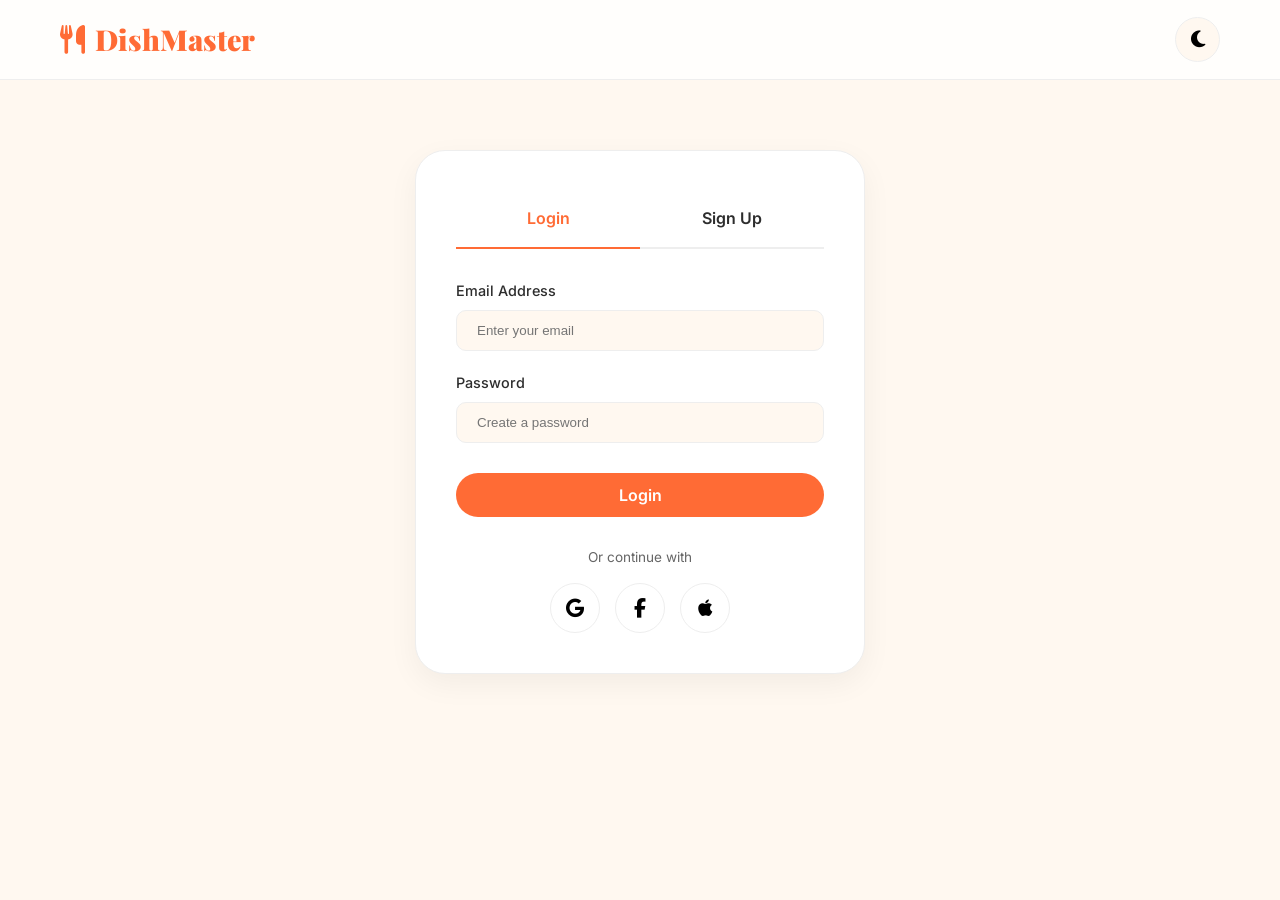
==== login.html @ 1f7936d7 "Update recipe database with comprehensive categories" ====
<!DOCTYPE html>
<html lang="en">
<head>
    <meta charset="UTF-8">
    <meta name="viewport" content="width=device-width, initial-scale=1.0">
    <title>Login / Signup | DishMaster</title>
    <link rel="stylesheet" href="css/style.css">
    <link rel="stylesheet" href="https://cdnjs.cloudflare.com/ajax/libs/font-awesome/6.4.0/css/all.min.css">
    <style>
        .auth-container {
            max-width: 450px;
            margin: 150px auto 80px;
            background: var(--bg-white);
            padding: 40px;
            border-radius: 30px;
            box-shadow: var(--card-shadow);
            border: 1px solid var(--border-color);
        }
        .auth-tabs {
            display: flex;
            margin-bottom: 30px;
            border-bottom: 2px solid var(--border-color);
        }
        .auth-tab {
            flex: 1;
            padding: 15px;
            text-align: center;
            font-weight: 600;
            cursor: pointer;
            transition: var(--transition-smooth);
        }
        .auth-tab.active {
            color: var(--primary);
            border-bottom: 2px solid var(--primary);
            margin-bottom: -2px;
        }
        .form-group {
            margin-bottom: 20px;
        }
        .form-group label {
            display: block;
            margin-bottom: 8px;
            font-weight: 500;
            font-size: 0.9rem;
        }
        .form-group input {
            width: 100%;
            padding: 12px 20px;
            border-radius: 10px;
            border: 1px solid var(--border-color);
            background: var(--bg-cream);
            outline: none;
            transition: var(--transition-smooth);
        }
        .form-group input:focus {
            border-color: var(--primary);
            background: white;
        }
        .social-login {
            margin-top: 30px;
            text-align: center;
        }
        .social-btns {
            display: flex;
            gap: 15px;
            justify-content: center;
            margin-top: 15px;
        }
        .social-btn {
            width: 50px;
            height: 50px;
            border-radius: 50%;
            display: flex;
            align-items: center;
            justify-content: center;
            border: 1px solid var(--border-color);
            font-size: 1.2rem;
            transition: var(--transition-smooth);
        }
        .social-btn:hover {
            background: var(--primary);
            color: white;
            border-color: var(--primary);
        }
    </style>
</head>
<body>
    <nav>
        <div class="container">
            <a href="index.html" class="logo">
                <i class="fas fa-utensils"></i> DishMaster
            </a>
            <div class="nav-actions">
                <button class="theme-toggle"><i class="fas fa-moon"></i></button>
            </div>
        </div>
    </nav>

    <main>
        <div class="auth-container">
            <div class="auth-tabs">
                <div class="auth-tab active" onclick="switchTab('login')">Login</div>
                <div class="auth-tab" onclick="switchTab('signup')">Sign Up</div>
            </div>

            <form id="authForm" onsubmit="handleAuth(event)">
                <div class="form-group" id="nameGroup" style="display: none;">
                    <label>Full Name</label>
                    <input type="text" id="fullName" placeholder="Enter your name">
                </div>
                <div class="form-group">
                    <label>Email Address</label>
                    <input type="email" id="email" placeholder="Enter your email" required>
                </div>
                <div class="form-group">
                    <label>Password</label>
                    <input type="password" id="password" placeholder="Create a password" required>
                </div>
                
                <button type="submit" class="btn btn-primary" style="width: 100%; margin-top: 10px;">
                    <span id="submitText">Login</span>
                </button>
            </form>

            <div class="social-login">
                <p style="font-size: 0.85rem; color: var(--text-muted);">Or continue with</p>
                <div class="social-btns">
                    <button class="social-btn"><i class="fab fa-google"></i></button>
                    <button class="social-btn"><i class="fab fa-facebook-f"></i></button>
                    <button class="social-btn"><i class="fab fa-apple"></i></button>
                </div>
            </div>
        </div>
    </main>

    <script>
        let currentMode = 'login';

        function switchTab(mode) {
            currentMode = mode;
            document.querySelectorAll('.auth-tab').forEach(t => t.classList.remove('active'));
            event.target.classList.add('active');
            
            const nameGroup = document.getElementById('nameGroup');
            const submitText = document.getElementById('submitText');
            
            if (mode === 'signup') {
                nameGroup.style.display = 'block';
                submitText.textContent = 'Create Account';
            } else {
                nameGroup.style.display = 'none';
                submitText.textContent = 'Login';
            }
        }

        function handleAuth(e) {
            e.preventDefault();
            const email = document.getElementById('email').value;
            const name = document.getElementById('fullName').value || 'User';
            
            // Mock authentication
            localStorage.setItem('dm-user', JSON.stringify({ email, name, loggedIn: true }));
            alert(currentMode === 'login' ? 'Welcome back!' : 'Account created successfully!');
            window.location.href = 'profile.html';
        }
    </script>
</body>
</html>
---- css/style.css ----
/* 
    DishMaster - Core Design System 
    Modern, warm, food-themed aesthetics
*/

@import url('https://fonts.googleapis.com/css2?family=Inter:wght@300;400;500;600;700&family=Playfair+Display:wght@700;800;900&display=swap');

:root {
    /* Color Palette */
    --primary: #FF6B35;
    --primary-light: #FF8C42;
    --accent: #E63946;
    --bg-cream: #FFF8F0;
    --bg-white: #FFFFFF;
    --text-dark: #2D2D2D;
    --text-muted: #666666;
    --border-color: #EEEEEE;
    --card-shadow: 0 10px 30px rgba(0, 0, 0, 0.05);
    --card-shadow-hover: 0 20px 40px rgba(255, 107, 53, 0.15);
    
    /* Dark Mode Colors */
    --dark-bg: #121212;
    --dark-card: #1E1E1E;
    --dark-text: #F0F0F0;
    --dark-border: #333333;

    /* Transitions */
    --transition-smooth: all 0.3s cubic-bezier(0.4, 0, 0.2, 1);
    
    /* Layout */
    --nav-height: 80px;
    --container-width: 1200px;
}

[data-theme="dark"] {
    --bg-cream: var(--dark-bg);
    --bg-white: var(--dark-card);
    --text-dark: var(--dark-text);
    --text-muted: #AAAAAA;
    --border-color: var(--dark-border);
    --card-shadow: 0 10px 30px rgba(0, 0, 0, 0.2);
}

/* Reset & Base Styles */
* {
    margin: 0;
    padding: 0;
    box-sizing: border-box;
}

body {
    font-family: 'Inter', sans-serif;
    background-color: var(--bg-cream);
    color: var(--text-dark);
    line-height: 1.6;
    transition: var(--transition-smooth);
    overflow-x: hidden;
}

h1, h2, h3, h4, h5, h6 {
    font-family: 'Playfair Display', serif;
    font-weight: 800;
}

a {
    text-decoration: none;
    color: inherit;
    transition: var(--transition-smooth);
}

ul {
    list-style: none;
}

img {
    max-width: 100%;
    display: block;
}

button {
    cursor: pointer;
    border: none;
    outline: none;
    background: none;
    font-family: inherit;
}

/* Reusable Components */
.container {
    max-width: var(--container-width);
    margin: 0 auto;
    padding: 0 20px;
}

.btn {
    padding: 12px 24px;
    border-radius: 50px;
    font-weight: 600;
    font-size: 1rem;
    transition: var(--transition-smooth);
    display: inline-flex;
    align-items: center;
    justify-content: center;
    gap: 8px;
}

.btn-primary {
    background-color: var(--primary);
    color: white;
}

.btn-primary:hover {
    background-color: var(--primary-light);
    transform: translateY(-2px);
    box-shadow: 0 5px 15px rgba(255, 107, 53, 0.3);
}

.btn-outline {
    border: 2px solid var(--primary);
    color: var(--primary);
}

.btn-outline:hover {
    background-color: var(--primary);
    color: white;
}

/* Navigation */
nav {
    height: var(--nav-height);
    background-color: rgba(255, 255, 255, 0.8);
    backdrop-filter: blur(10px);
    position: fixed;
    top: 0;
    left: 0;
    right: 0;
    z-index: 1000;
    display: flex;
    align-items: center;
    border-bottom: 1px solid var(--border-color);
    transition: var(--transition-smooth);
}

[data-theme="dark"] nav {
    background-color: rgba(18, 18, 18, 0.8);
}

nav .container {
    display: flex;
    justify-content: space-between;
    align-items: center;
    width: 100%;
}

.logo {
    font-size: 1.8rem;
    font-family: 'Playfair Display', serif;
    font-weight: 900;
    color: var(--primary);
    display: flex;
    align-items: center;
    gap: 10px;
}

.nav-links {
    display: flex;
    gap: 30px;
}

.nav-links a {
    font-weight: 500;
    color: var(--text-dark);
}

.nav-links a:hover, .nav-links a.active {
    color: var(--primary);
}

.nav-actions {
    display: flex;
    align-items: center;
    gap: 20px;
}

/* Dark Mode Toggle */
.theme-toggle {
    width: 45px;
    height: 45px;
    border-radius: 50%;
    background: var(--bg-cream);
    display: flex;
    align-items: center;
    justify-content: center;
    font-size: 1.2rem;
    border: 1px solid var(--border-color);
}

/* Hero Section */
.hero {
    padding-top: calc(var(--nav-height) + 60px);
    padding-bottom: 80px;
    position: relative;
    overflow: hidden;
    background: linear-gradient(135deg, #FFF8F0 0%, #FFFFFF 100%);
}

[data-theme="dark"] .hero {
    background: linear-gradient(135deg, #121212 0%, #1a1a1a 100%);
}

.hero-content {
    display: flex;
    align-items: center;
    gap: 50px;
}

.hero-text {
    flex: 1;
}

.hero-text h1 {
    font-size: 4rem;
    line-height: 1.1;
    margin-bottom: 24px;
    color: var(--text-dark);
}

.hero-text h1 span {
    color: var(--primary);
}

.hero-text p {
    font-size: 1.2rem;
    color: var(--text-muted);
    margin-bottom: 40px;
    max-width: 500px;
}

.search-container {
    background: var(--bg-white);
    padding: 8px;
    border-radius: 50px;
    display: flex;
    align-items: center;
    box-shadow: 0 15px 40px rgba(0, 0, 0, 0.08);
    max-width: 600px;
}

.search-container input {
    flex: 1;
    border: none;
    padding: 15px 25px;
    font-size: 1rem;
    background: transparent;
    color: var(--text-dark);
    outline: none;
}

.hero-image {
    flex: 1;
    position: relative;
}

.hero-image img {
    width: 100%;
    border-radius: 30px;
    box-shadow: var(--card-shadow);
}

/* Category Section */
.section-title {
    text-align: center;
    margin-bottom: 50px;
}

.section-title h2 {
    font-size: 2.5rem;
    margin-bottom: 10px;
}

.section-title p {
    color: var(--text-muted);
}

.categories-grid {
    display: grid;
    grid-template-columns: repeat(auto-fit, minmax(120px, 1fr));
    gap: 20px;
    margin-bottom: 80px;
}

.category-card {
    background: var(--bg-white);
    padding: 25px 15px;
    border-radius: 20px;
    text-align: center;
    box-shadow: var(--card-shadow);
    transition: var(--transition-smooth);
    border: 1px solid var(--border-color);
}

.category-card:hover {
    transform: translateY(-10px);
    border-color: var(--primary);
    box-shadow: var(--card-shadow-hover);
}

.category-icon {
    font-size: 2.5rem;
    margin-bottom: 15px;
}

.category-name {
    font-weight: 600;
    font-size: 0.9rem;
}

/* Recipe Card Grid */
.recipes-grid {
    display: grid;
    grid-template-columns: repeat(auto-fill, minmax(280px, 1fr));
    gap: 30px;
}

.recipe-card {
    background: var(--bg-white);
    border-radius: 20px;
    overflow: hidden;
    box-shadow: var(--card-shadow);
    transition: var(--transition-smooth);
    border: 1px solid var(--border-color);
    position: relative;
}

.recipe-card:hover {
    transform: translateY(-10px);
    box-shadow: var(--card-shadow-hover);
}

.recipe-img {
    height: 200px;
    overflow: hidden;
}

.recipe-img img {
    width: 100%;
    height: 100%;
    object-fit: cover;
    transition: var(--transition-smooth);
}

.recipe-card:hover .recipe-img img {
    transform: scale(1.1);
}

.recipe-info {
    padding: 20px;
}

.recipe-meta {
    display: flex;
    justify-content: space-between;
    font-size: 0.8rem;
    color: var(--text-muted);
    margin-bottom: 10px;
}

.recipe-name {
    font-size: 1.3rem;
    margin-bottom: 10px;
    display: -webkit-box;
    -webkit-line-clamp: 2;
    -webkit-box-orient: vertical;
    overflow: hidden;
}

.recipe-desc {
    font-size: 0.9rem;
    color: var(--text-muted);
    margin-bottom: 20px;
    display: -webkit-box;
    -webkit-line-clamp: 2;
    -webkit-box-orient: vertical;
    overflow: hidden;
}

.recipe-footer {
    display: flex;
    justify-content: space-between;
    align-items: center;
}

.recipe-price {
    font-weight: 700;
    color: var(--primary);
}

.rating {
    display: flex;
    align-items: center;
    gap: 5px;
    color: #FFB800;
    font-weight: 600;
    font-size: 0.9rem;
}

/* Video Grid */
.video-grid {
    display: grid;
    grid-template-columns: repeat(auto-fill, minmax(350px, 1fr));
    gap: 30px;
}

.video-card {
    position: relative;
    border-radius: 20px;
    overflow: hidden;
    box-shadow: var(--card-shadow);
}

.video-thumb {
    aspect-ratio: 16/9;
    position: relative;
}

.video-thumb img {
    width: 100%;
    height: 100%;
    object-fit: cover;
}

.play-overlay {
    position: absolute;
    top: 0;
    left: 0;
    right: 0;
    bottom: 0;
    background: rgba(0,0,0,0.3);
    display: flex;
    align-items: center;
    justify-content: center;
    opacity: 0;
    transition: var(--transition-smooth);
}

.video-card:hover .play-overlay {
    opacity: 1;
}

.play-btn {
    width: 60px;
    height: 60px;
    background: white;
    border-radius: 50%;
    display: flex;
    align-items: center;
    justify-content: center;
    font-size: 1.5rem;
    color: var(--primary);
}

.video-info {
    padding: 15px;
    background: var(--bg-white);
}

/* Footer */
footer {
    background-color: var(--text-dark);
    color: white;
    padding: 80px 0 40px;
    margin-top: 100px;
}

.footer-content {
    display: grid;
    grid-template-columns: repeat(auto-fit, minmax(200px, 1fr));
    gap: 50px;
    margin-bottom: 50px;
}

.footer-logo {
    font-size: 2rem;
    font-family: 'Playfair Display', serif;
    margin-bottom: 20px;
    color: var(--primary);
}

.footer-links h4 {
    margin-bottom: 25px;
    font-size: 1.2rem;
}

.footer-links ul li {
    margin-bottom: 12px;
}

.footer-links ul li a {
    color: #ccc;
}

.footer-links ul li a:hover {
    color: var(--primary);
    padding-left: 5px;
}

.social-links {
    display: flex;
    gap: 15px;
    margin-top: 20px;
}

.social-icon {
    width: 40px;
    height: 40px;
    background: rgba(255,255,255,0.1);
    border-radius: 50%;
    display: flex;
    align-items: center;
    justify-content: center;
    transition: var(--transition-smooth);
}

.social-icon:hover {
    background: var(--primary);
    transform: translateY(-5px);
}

.footer-bottom {
    text-align: center;
    padding-top: 40px;
    border-top: 1px solid rgba(255,255,255,0.1);
    color: #888;
    font-size: 0.9rem;
}

/* Responsive */
@media (max-width: 992px) {
    .hero-text h1 {
        font-size: 3rem;
    }
    .hero-content {
        flex-direction: column;
        text-align: center;
    }
    .hero-text p {
        margin: 0 auto 40px;
    }
    .search-container {
        margin: 0 auto;
    }
}

@media (max-width: 768px) {
    .nav-links {
        display: none; /* Mobile menu would go here */
    }
    .hero-text h1 {
        font-size: 2.5rem;
    }
}

/* Filters Sidebar Decoration */
.filters-sidebar {
    background: var(--bg-white);
    padding: 30px;
    border-radius: 24px;
    box-shadow: var(--card-shadow);
    border: 1px solid var(--border-color);
    height: fit-content;
    position: sticky;
    top: 100px;
}

.filter-group {
    margin-bottom: 35px;
}

.filter-header {
    font-size: 1.2rem;
    margin-bottom: 20px;
    display: flex;
    align-items: center;
    gap: 12px;
    color: var(--text-dark);
    position: relative;
    padding-bottom: 10px;
}

.filter-header::after {
    content: "";
    position: absolute;
    bottom: 0;
    left: 0;
    width: 40px;
    height: 3px;
    background: var(--primary);
    border-radius: 50px;
}

.filter-header i {
    color: var(--primary);
    font-size: 1rem;
}

.filter-search-box {
 position: relative;
 width: 100%;
}

.filter-search-box input {
 width: 100%;
 padding: 12px 15px 12px 40px;
 border-radius: 12px;
 border: 1.5px solid var(--border-color);
 background: var(--bg-cream);
 font-family: inherit;
 font-size: 0.95rem;
 transition: var(--transition-smooth);
 outline: none;
}

.filter-search-box input:focus {
 border-color: var(--primary);
 background: var(--bg-white);
 box-shadow: 0 0 0 4px rgba(255, 107, 53, 0.1);
}

.filter-search-box .search-icon {
 position: absolute;
 left: 15px;
 top: 50%;
 transform: translateY(-50%);
 color: var(--text-muted);
 font-size: 0.9rem;
 pointer-events: none;
}

.filter-list li {
 margin-bottom: 12px;
}

/* Custom Checkbox */
.custom-checkbox {
 display: flex;
 align-items: center;
 cursor: pointer;
 font-size: 0.95rem;
 color: var(--text-muted);
 transition: var(--transition-smooth);
 user-select: none;
 gap: 12px;
}

.custom-checkbox:hover {
 color: var(--primary);
}

.custom-checkbox input {
 display: none;
}

.checkmark {
 width: 20px;
 height: 20px;
 border: 2px solid var(--border-color);
 border-radius: 6px;
 position: relative;
 transition: var(--transition-smooth);
 background: var(--bg-cream);
}

.custom-checkbox input:checked ~ .checkmark {
 background-color: var(--primary);
 border-color: var(--primary);
}

.checkmark::after {
    content: "";
    position: absolute;
    display: none;
    left: 6px;
    top: 2px;
    width: 5px;
    height: 10px;
    border: solid white;
    border-width: 0 2px 2px 0;
    transform: rotate(45deg);
}

.custom-checkbox input:checked ~ .checkmark::after {
    display: block;
}

/* Custom Radio */
.custom-radio {
 display: flex;
 align-items: center;
 cursor: pointer;
 font-size: 0.95rem;
 color: var(--text-muted);
 transition: var(--transition-smooth);
 user-select: none;
 gap: 12px;
}

.custom-radio:hover {
 color: var(--primary);
}

.custom-radio input {
 display: none;
}

.radio-dot {
 width: 20px;
 height: 20px;
 border: 2px solid var(--border-color);
 border-radius: 50%;
 position: relative;
 transition: var(--transition-smooth);
 background: var(--bg-cream);
}

.custom-radio input:checked ~ .radio-dot {
 border-color: var(--primary);
}

.radio-dot::after {
    content: "";
    position: absolute;
    display: none;
    top: 50%;
    left: 50%;
    transform: translate(-50%, -50%);
    width: 8px;
    height: 8px;
    border-radius: 50%;
    background: var(--primary);
}

.custom-radio input:checked ~ .radio-dot::after {
    display: block;
}
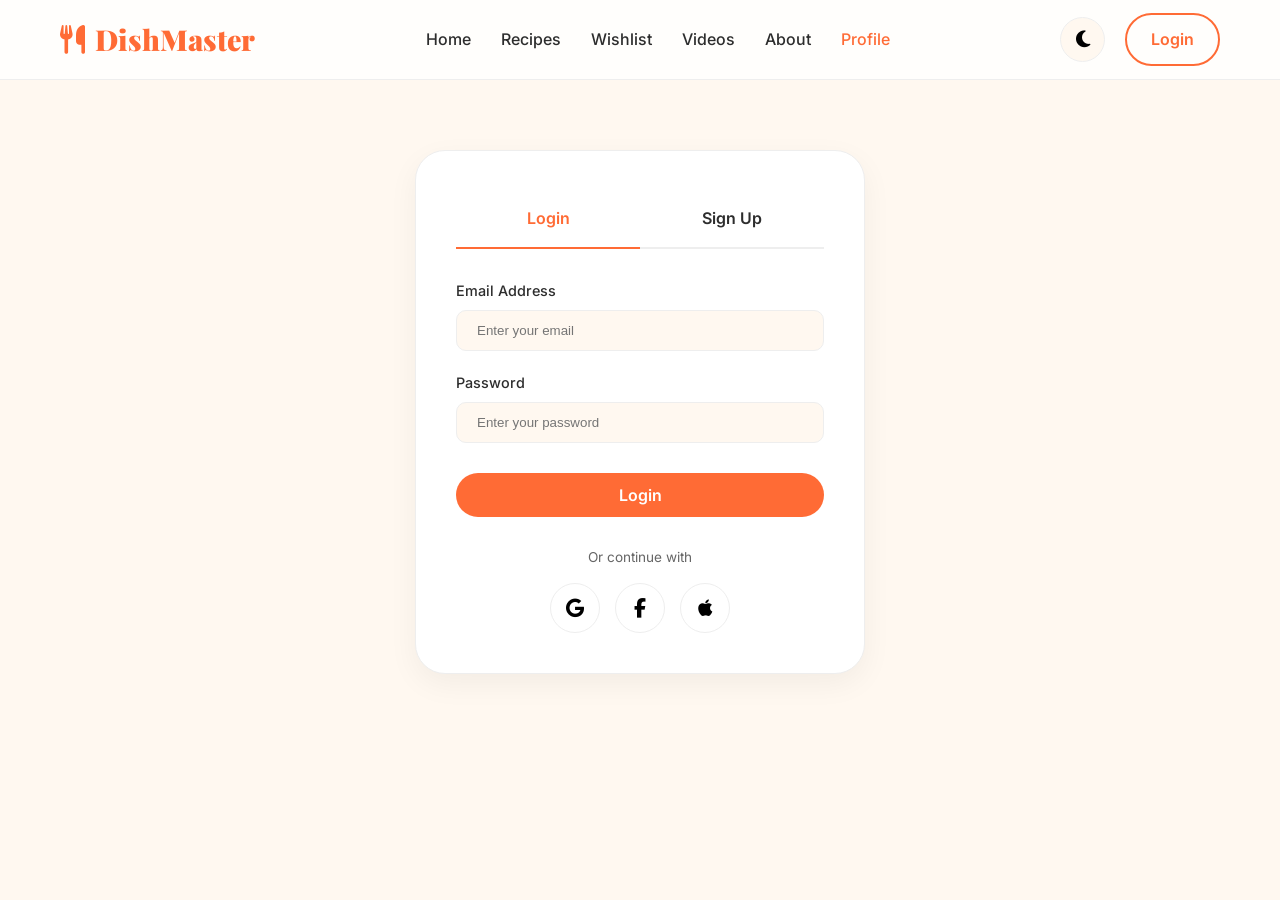
==== commit b680c1a0: "Enhanced profile management, added photo upload, updated navigation with login/profile toggle, and e" ====
--- a/login.html
+++ b/login.html
@@ -90,8 +90,20 @@
             <a href="index.html" class="logo">
                 <i class="fas fa-utensils"></i> DishMaster
             </a>
+            <ul class="nav-links">
+                <li><a href="index.html">Home</a></li>
+                <li><a href="recipes.html">Recipes</a></li>
+                <li><a href="wishlist.html">Wishlist</a></li>
+                <li><a href="videos.html">Videos</a></li>
+                <li><a href="about.html">About</a></li>
+                <li><a href="profile.html" class="active">Profile</a></li>
+            </ul>
             <div class="nav-actions">
                 <button class="theme-toggle"><i class="fas fa-moon"></i></button>
+                <a href="login.html" class="btn btn-outline" id="loginBtn">Login</a>
+                <a href="profile.html" class="user-profile-icon" id="userProfileIcon" style="display:none">
+                    <i class="fas fa-user-circle fa-2x"></i>
+                </a>
             </div>
         </div>
     </nav>
@@ -108,13 +120,17 @@
                     <label>Full Name</label>
                     <input type="text" id="fullName" placeholder="Enter your name">
                 </div>
+                <div class="form-group" id="usernameGroup" style="display: none;">
+                    <label>Username</label>
+                    <input type="text" id="username" placeholder="Choose a username">
+                </div>
                 <div class="form-group">
                     <label>Email Address</label>
                     <input type="email" id="email" placeholder="Enter your email" required>
                 </div>
                 <div class="form-group">
                     <label>Password</label>
-                    <input type="password" id="password" placeholder="Create a password" required>
+                    <input type="password" id="password" placeholder="Enter your password" required>
                 </div>
                 
                 <button type="submit" class="btn btn-primary" style="width: 100%; margin-top: 10px;">
@@ -136,30 +152,66 @@
     <script>
         let currentMode = 'login';
 
-        function switchTab(mode) {
-            currentMode = mode;
-            document.querySelectorAll('.auth-tab').forEach(t => t.classList.remove('active'));
-            event.target.classList.add('active');
-            
-            const nameGroup = document.getElementById('nameGroup');
-            const submitText = document.getElementById('submitText');
-            
-            if (mode === 'signup') {
-                nameGroup.style.display = 'block';
-                submitText.textContent = 'Create Account';
-            } else {
-                nameGroup.style.display = 'none';
-                submitText.textContent = 'Login';
-            }
-        }
+function switchTab(mode) {
+    currentMode = mode;
+    // Update active tab based on mode
+    document.querySelectorAll('.auth-tab').forEach(tab => {
+        if ((mode === 'login' && tab.textContent.trim() === 'Login') ||
+            (mode === 'signup' && tab.textContent.trim() === 'Sign Up')) {
+            tab.classList.add('active');
+        } else {
+            tab.classList.remove('active');
+        }
+    });
+    const nameGroup = document.getElementById('nameGroup');
+    const usernameGroup = document.getElementById('usernameGroup');
+    const submitText = document.getElementById('submitText');
+    const passwordInput = document.getElementById('password');
+
+    if (mode === 'signup') {
+        nameGroup.style.display = 'block';
+        usernameGroup.style.display = 'block';
+        submitText.textContent = 'Create Account';
+        passwordInput.placeholder = 'Create a password';
+    } else {
+        nameGroup.style.display = 'none';
+        usernameGroup.style.display = 'none';
+        submitText.textContent = 'Login';
+        passwordInput.placeholder = 'Enter your password';
+    }
+}
+
+        // Duplicate switchTab function removed – the earlier implementation handles tab switching.
+
 
         function handleAuth(e) {
             e.preventDefault();
             const email = document.getElementById('email').value;
-            const name = document.getElementById('fullName').value || 'User';
             
-            // Mock authentication
-            localStorage.setItem('dm-user', JSON.stringify({ email, name, loggedIn: true }));
+            // Try to get existing user data for this email (mock database)
+            let existingUser = JSON.parse(localStorage.getItem(`dm-user-data-${email}`));
+            
+            let name, username;
+            if (currentMode === 'signup') {
+                name = document.getElementById('fullName').value || 'User';
+                username = document.getElementById('username').value || name.toLowerCase().replace(/\s+/g, '');
+                // Save this user data permanently in our mock DB
+                existingUser = { email, name, username };
+                localStorage.setItem(`dm-user-data-${email}`, JSON.stringify(existingUser));
+            } else {
+                // Login mode
+                if (existingUser) {
+                    name = existingUser.name;
+                    username = existingUser.username;
+                } else {
+                    // Fallback for new login without previous signup
+                    name = 'User';
+                    username = 'user';
+                }
+            }
+            
+            // Set current session
+            localStorage.setItem('dm-user', JSON.stringify({ email, name, username, loggedIn: true }));
             alert(currentMode === 'login' ? 'Welcome back!' : 'Account created successfully!');
             window.location.href = 'profile.html';
         }
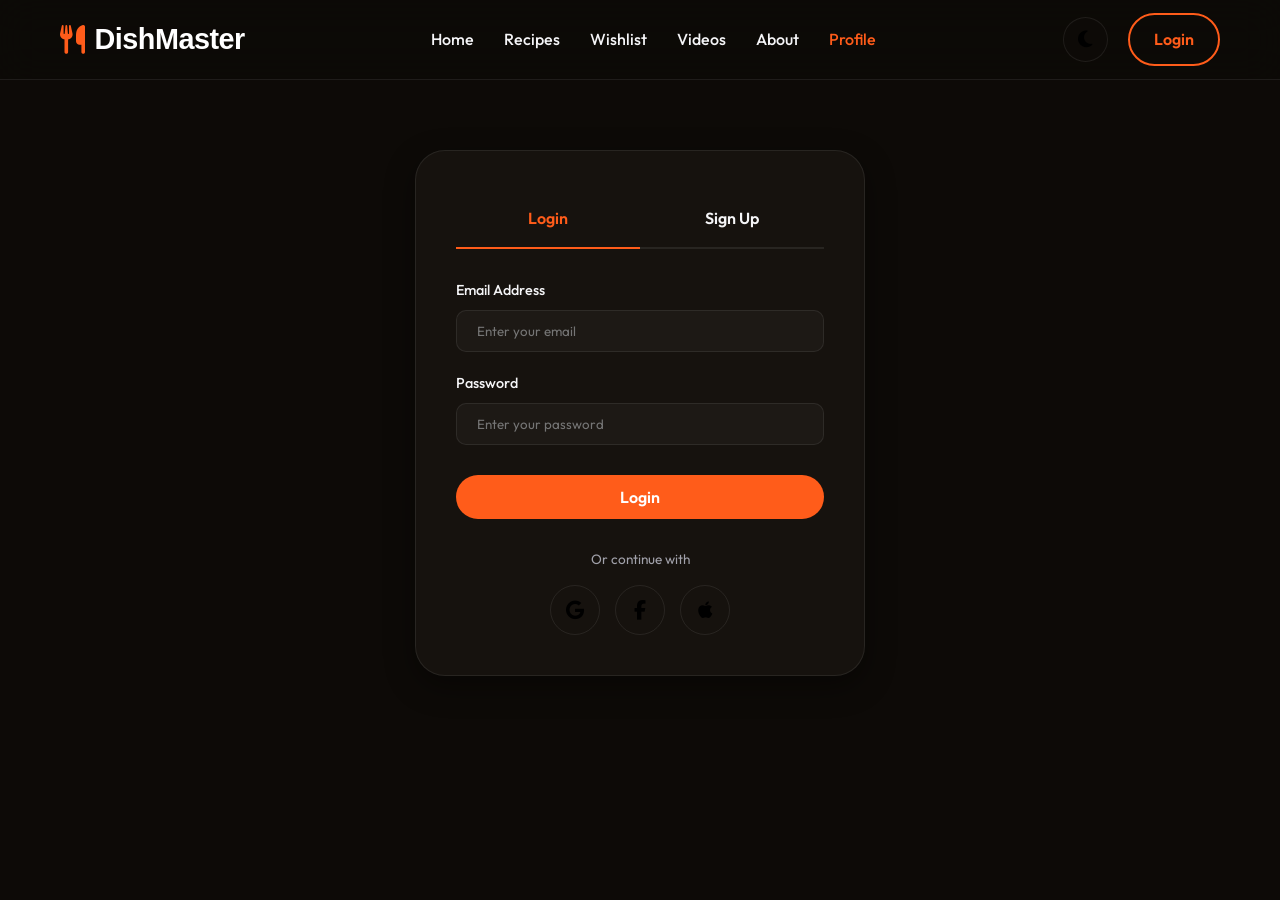
==== commit 91df5ad1: "feat: implement anti-gravity core hero and global dark space theme" ====
--- a/login.html
+++ b/login.html
@@ -48,13 +48,14 @@
             padding: 12px 20px;
             border-radius: 10px;
             border: 1px solid var(--border-color);
-            background: var(--bg-cream);
+            background: rgba(255, 255, 255, 0.03);
             outline: none;
             transition: var(--transition-smooth);
+            color: white;
         }
         .form-group input:focus {
             border-color: var(--primary);
-            background: white;
+            background: rgba(255, 255, 255, 0.05);
         }
         .social-login {
             margin-top: 30px;
--- a/css/style.css
+++ b/css/style.css
@@ -3,27 +3,22 @@
     Modern, warm, food-themed aesthetics
 */
 
-@import url('https://fonts.googleapis.com/css2?family=Inter:wght@300;400;500;600;700&family=Playfair+Display:wght@700;800;900&display=swap');
+@import url('https://fonts.googleapis.com/css2?family=Outfit:wght@300;400;500;600;700&display=swap');
+@import url('https://api.fontshare.com/v2/css?f[]=clash-display@700,600,500&display=swap');
 
 :root {
-    /* Color Palette */
-    --primary: #FF6B35;
-    --primary-light: #FF8C42;
-    --accent: #E63946;
-    --bg-cream: #FFF8F0;
-    --bg-white: #FFFFFF;
-    --text-dark: #2D2D2D;
-    --text-muted: #666666;
-    --border-color: #EEEEEE;
-    --card-shadow: 0 10px 30px rgba(0, 0, 0, 0.05);
-    --card-shadow-hover: 0 20px 40px rgba(255, 107, 53, 0.15);
+    /* Color Palette - Anti-Gravity Dark Space Theme */
+    --primary: #FF5C1A;
+    --primary-light: #FF7D45;
+    --accent: #FF5C1A;
+    --bg-cream: #0D0A07;
+    --bg-white: #16120E;
+    --text-dark: #F5F5F7;
+    --text-muted: #A1A1AA;
+    --border-color: rgba(255, 255, 255, 0.08);
+    --card-shadow: 0 10px 30px rgba(0, 0, 0, 0.4);
+    --card-shadow-hover: 0 20px 40px rgba(255, 92, 26, 0.15);
     
-    /* Dark Mode Colors */
-    --dark-bg: #121212;
-    --dark-card: #1E1E1E;
-    --dark-text: #F0F0F0;
-    --dark-border: #333333;
-
     /* Transitions */
     --transition-smooth: all 0.3s cubic-bezier(0.4, 0, 0.2, 1);
     
@@ -32,13 +27,9 @@
     --container-width: 1200px;
 }
 
-[data-theme="dark"] {
-    --bg-cream: var(--dark-bg);
-    --bg-white: var(--dark-card);
-    --text-dark: var(--dark-text);
-    --text-muted: #AAAAAA;
-    --border-color: var(--dark-border);
-    --card-shadow: 0 10px 30px rgba(0, 0, 0, 0.2);
+[data-theme="light"] {
+    /* We'll keep the dark theme as the default, if user switches to light, we can define it here if needed, 
+       but user requested 'all page is black and orange', so we make dark the default. */
 }
 
 /* Reset & Base Styles */
@@ -49,7 +40,7 @@
 }
 
 body {
-    font-family: 'Inter', sans-serif;
+    font-family: 'Outfit', sans-serif;
     background-color: var(--bg-cream);
     color: var(--text-dark);
     line-height: 1.6;
@@ -58,8 +49,9 @@
 }
 
 h1, h2, h3, h4, h5, h6 {
-    font-family: 'Playfair Display', serif;
-    font-weight: 800;
+    font-family: 'Clash Display', sans-serif;
+    font-weight: 700;
+    letter-spacing: -1px;
 }
 
 a {
@@ -85,6 +77,21 @@
     font-family: inherit;
 }
 
+select, input, textarea {
+    font-family: inherit;
+    background: rgba(255, 255, 255, 0.05);
+    border: 1px solid var(--border-color);
+    color: white;
+    outline: none;
+    border-radius: 8px;
+    padding: 8px 12px;
+}
+
+option {
+    background: #1A1612;
+    color: white;
+}
+
 /* Reusable Components */
 .container {
     max-width: var(--container-width);
@@ -128,8 +135,8 @@
 /* Navigation */
 nav {
     height: var(--nav-height);
-    background-color: rgba(255, 255, 255, 0.8);
-    backdrop-filter: blur(10px);
+    background-color: rgba(13, 10, 7, 0.8);
+    backdrop-filter: blur(20px);
     position: fixed;
     top: 0;
     left: 0;
@@ -154,12 +161,17 @@
 
 .logo {
     font-size: 1.8rem;
-    font-family: 'Playfair Display', serif;
-    font-weight: 900;
-    color: var(--primary);
+    font-family: 'Clash Display', sans-serif;
+    font-weight: 700;
+    color: white;
     display: flex;
     align-items: center;
     gap: 10px;
+    letter-spacing: -0.5px;
+}
+
+.logo i {
+    color: var(--primary);
 }
 
 .nav-links {
@@ -201,11 +213,7 @@
     padding-bottom: 80px;
     position: relative;
     overflow: hidden;
-    background: linear-gradient(135deg, #FFF8F0 0%, #FFFFFF 100%);
-}
-
-[data-theme="dark"] .hero {
-    background: linear-gradient(135deg, #121212 0%, #1a1a1a 100%);
+    background: radial-gradient(circle at 50% 50%, #1a0f08 0%, #0D0A07 100%);
 }
 
 .hero-content {
@@ -324,7 +332,7 @@
 
 .recipe-card {
     background: var(--bg-white);
-    border-radius: 20px;
+    border-radius: 24px;
     overflow: hidden;
     box-shadow: var(--card-shadow);
     transition: var(--transition-smooth);
@@ -466,10 +474,11 @@
 
 /* Footer */
 footer {
-    background-color: var(--text-dark);
+    background-color: #080604;
     color: white;
     padding: 80px 0 40px;
     margin-top: 100px;
+    border-top: 1px solid var(--border-color);
 }
 
 .footer-content {
@@ -613,11 +622,12 @@
  padding: 12px 15px 12px 40px;
  border-radius: 12px;
  border: 1.5px solid var(--border-color);
- background: var(--bg-cream);
+ background: rgba(255, 255, 255, 0.03);
  font-family: inherit;
  font-size: 0.95rem;
  transition: var(--transition-smooth);
  outline: none;
+ color: white;
 }
 
 .filter-search-box input:focus {
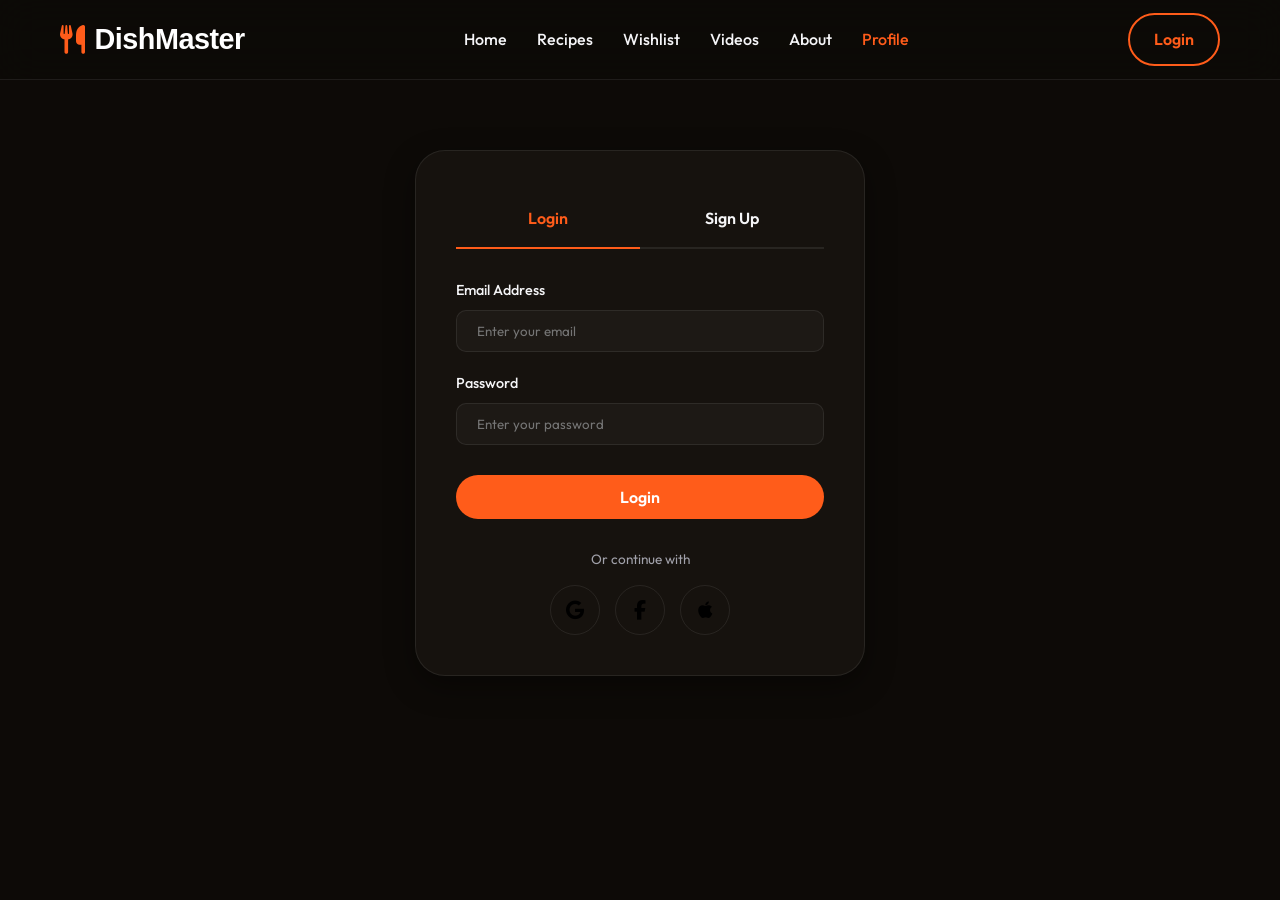
==== commit 7b8be4ca: "fix: resolve navbar scroll color issue and enforce dark theme globally" ====
--- a/login.html
+++ b/login.html
@@ -100,7 +100,6 @@
                 <li><a href="profile.html" class="active">Profile</a></li>
             </ul>
             <div class="nav-actions">
-                <button class="theme-toggle"><i class="fas fa-moon"></i></button>
                 <a href="login.html" class="btn btn-outline" id="loginBtn">Login</a>
                 <a href="profile.html" class="user-profile-icon" id="userProfileIcon" style="display:none">
                     <i class="fas fa-user-circle fa-2x"></i>
